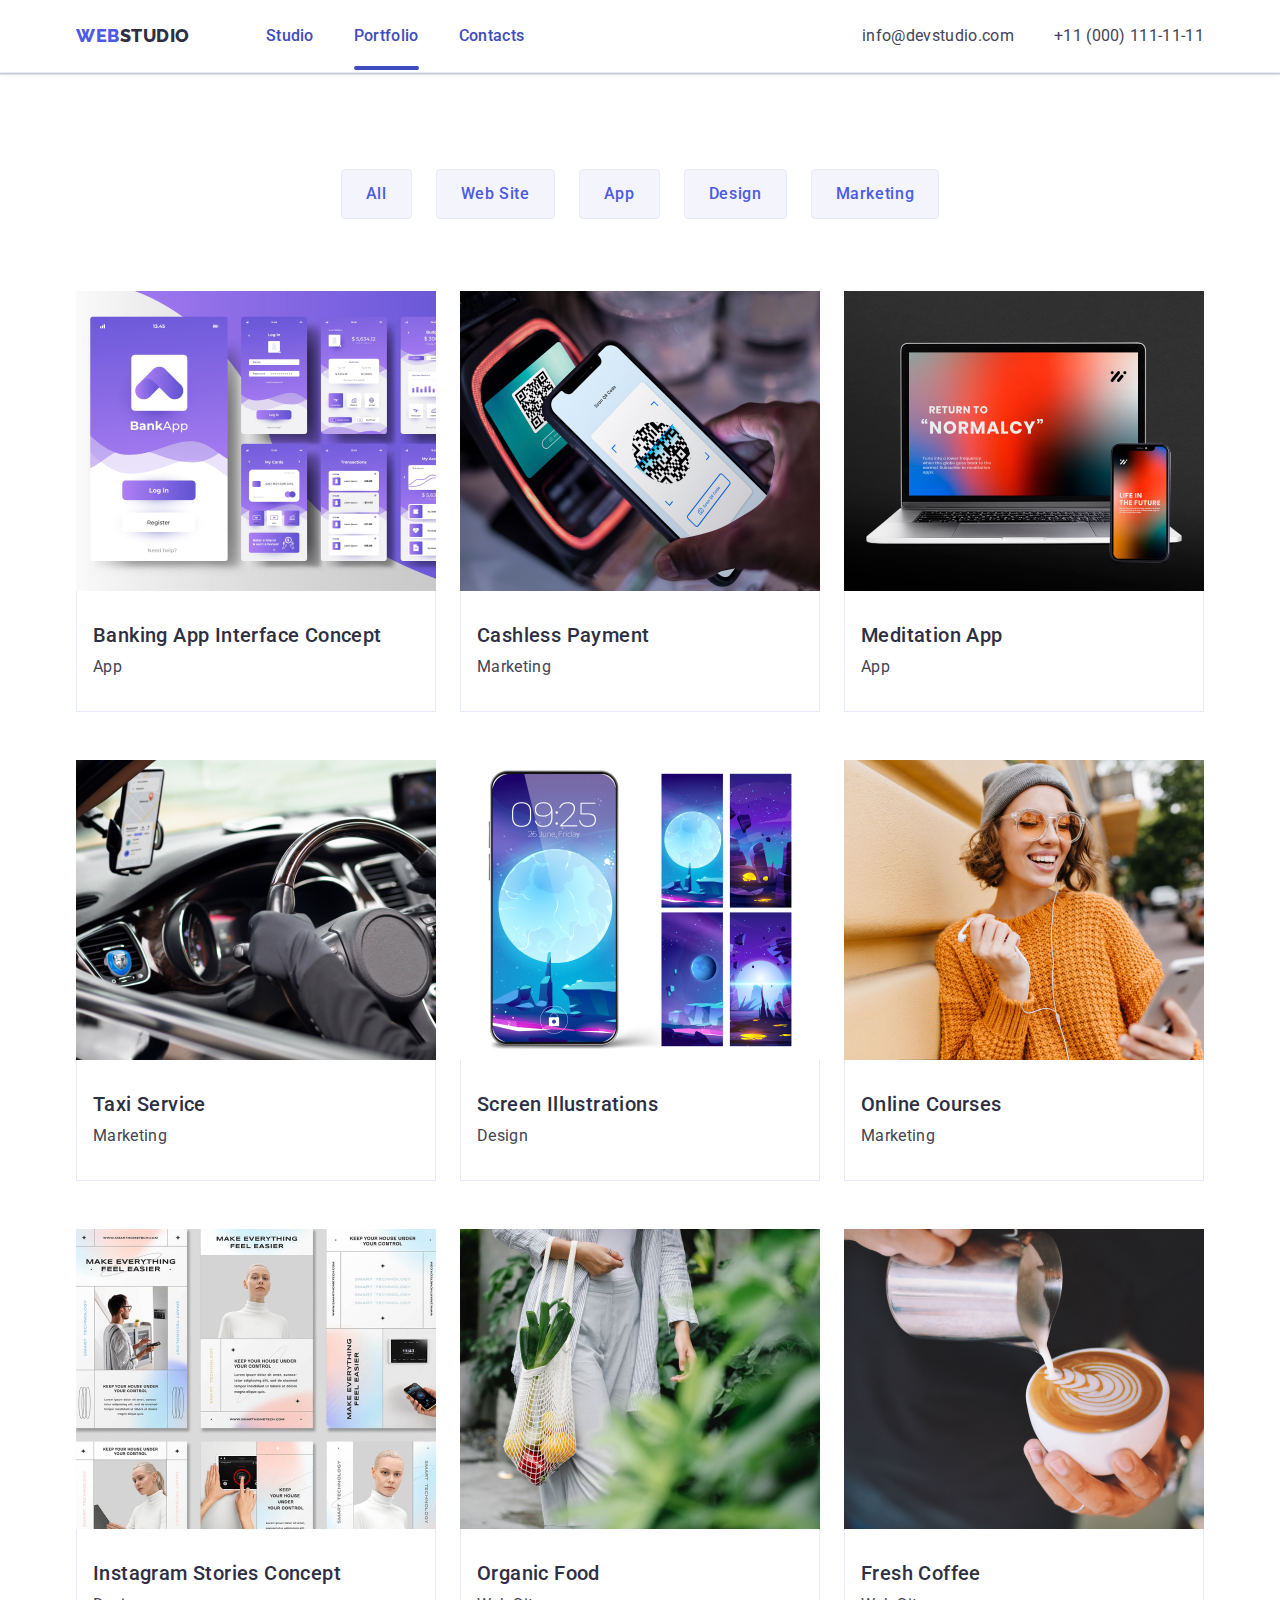
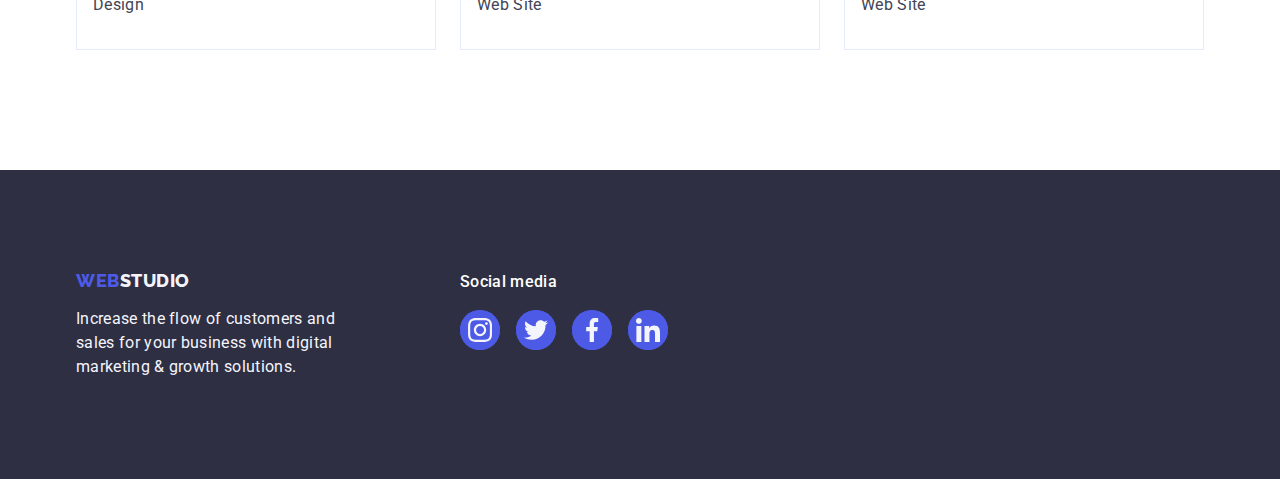
==== portfolio.html @ 34f28fbf "Initial commit" ====
<!DOCTYPE html>
<html lang="en">
  <head>
    <meta charset="UTF-8" />
    <meta http-equiv="X-UA-Compatible" content="IE=edge" />
    <meta name="viewport" content="width=device-width, initial-scale=1.0" />
    <title>Portfolio</title>
    <link rel="preconnect" href="https://fonts.googleapis.com" />
    <link rel="preconnect" href="https://fonts.gstatic.com" crossorigin />
    <link
      href="https://fonts.googleapis.com/css2?family=Raleway:wght@800&family=Roboto:wght@400;500;700&display=swap"
      rel="stylesheet"
    />
    <link
      rel="stylesheet"
      href="https://cdnjs.cloudflare.com/ajax/libs/modern-normalize/1.1.0/modern-normalize.min.css"
    />
    <link rel="stylesheet" href="./css/styles.css" />
  </head>
  <body>
    <!-- ==================== Шапка сайта ==================== -->
    <header class="page-header">
      <div class="header-container container">
        <nav class="page-navigation">
          <a class="logo-header link" href="./index.html">Web<span class="web">Studio</span></a>
          <ul class="menu list">
            <li class="link-navigation">
              <a class="menu-link link" href="./index.html">Studio</a>
            </li>
            <li class="link-navigation">
              <a class="menu-link link line" href="./portfolio.html">Portfolio</a>
            </li>
            <li class="link-navigation">
              <a class="menu-link link" href="">Contacts</a>
            </li>
          </ul>
        </nav>
        <address class="address">
          <ul class="address-all list">
            <li>
              <a class="contact link tell" href="mailto:info@devstudio.com">info@devstudio.com</a>
            </li>
            <li>
              <a class="contact link tell" href="tel:+110001111111">+11 (000) 111-11-11</a>
            </li>
          </ul>
        </address>
      </div>
    </header>

    <main>
      <section class="main">
        <!-- ==================== Главное окно ==================== -->
        <!-- Фильтр -->
        <div class="container">
          <h1 hidden class="advantages-invisible">Портфолио</h1>
          <ul class="list btn-nav">
            <li><button class="filter-btn" type="button">All</button></li>
            <li><button class="filter-btn" type="button">Web Site</button></li>
            <li><button class="filter-btn" type="button">App</button></li>
            <li><button class="filter-btn" type="button">Design</button></li>
            <li><button class="filter-btn" type="button">Marketing</button></li>
          </ul>
          <!-- Портфолио -->

          <ul class="list card-menu">
            <li class="border">
              <a class="link card-link" href="#">
                <div class="overlay-wrapper">
                  <img src="./images/banking-app.jpg" alt="Interface" width="360" />
                  <p class="overlay overlay-text">
                    14 Stylish and User-Friendly App Design Concepts · Task Manager App · Calorie
                    Tracker App · Exotic Fruit Ecommerce App · Cloud Storage App
                  </p>
                </div>

                <div class="description">
                  <h2 class="team-name-portfolio">Banking App Interface Concept</h2>
                  <p class="team-prof-portfolio">App</p>
                </div></a
              >
            </li>

            <li class="border">
              <a class="link card-link" href="">
                <div class="overlay-wrapper">
                  <img src="./images/cashless-payment.jpg" alt="payment" width="360" />
                  <p class="overlay overlay-text">
                    14 Stylish and User-Friendly App Design Concepts · Task Manager App · Calorie
                    Tracker App · Exotic Fruit Ecommerce App · Cloud Storage App
                  </p>
                </div>

                <div class="description">
                  <h2 class="team-name-portfolio">Cashless Payment</h2>
                  <p class="team-prof-portfolio">Marketing</p>
                </div></a
              >
            </li>

            <li class="border">
              <a class="link card-link" href="">
                <div class="overlay-wrapper">
                  <img src="./images/meditation-app.jpg" alt="meditation" width="360" />
                  <p class="overlay overlay-text">
                    14 Stylish and User-Friendly App Design Concepts · Task Manager App · Calorie
                    Tracker App · Exotic Fruit Ecommerce App · Cloud Storage App
                  </p>
                </div>

                <div class="description">
                  <h2 class="team-name-portfolio">Meditation App</h2>
                  <p class="team-prof-portfolio">App</p>
                </div></a
              >
            </li>

            <li class="border">
              <a class="link card-link" href="">
                <div class="overlay-wrapper">
                  <img src="./images/taxi-service.jpg" alt="taxi" width="360" />
                  <p class="overlay overlay-text">
                    14 Stylish and User-Friendly App Design Concepts · Task Manager App · Calorie
                    Tracker App · Exotic Fruit Ecommerce App · Cloud Storage App
                  </p>
                </div>

                <div class="description">
                  <h2 class="team-name-portfolio">Taxi Service</h2>
                  <p class="team-prof-portfolio">Marketing</p>
                </div></a
              >
            </li>

            <li class="border">
              <a class="link card-link" href="">
                <div class="overlay-wrapper">
                  <img src="./images/screen-illustrations.jpg" alt="screen" width="360" />
                  <p class="overlay overlay-text">
                    14 Stylish and User-Friendly App Design Concepts · Task Manager App · Calorie
                    Tracker App · Exotic Fruit Ecommerce App · Cloud Storage App
                  </p>
                </div>

                <div class="description">
                  <h2 class="team-name-portfolio">Screen Illustrations</h2>
                  <p class="team-prof-portfolio">Design</p>
                </div></a
              >
            </li>

            <li class="border">
              <a class="link card-link" href="">
                <div class="overlay-wrapper">
                  <img src="./images/online-courses.jpg" alt="online" width="360" />
                  <p class="overlay overlay-text">
                    14 Stylish and User-Friendly App Design Concepts · Task Manager App · Calorie
                    Tracker App · Exotic Fruit Ecommerce App · Cloud Storage App
                  </p>
                </div>

                <div class="description">
                  <h2 class="team-name-portfolio">Online Courses</h2>
                  <p class="team-prof-portfolio">Marketing</p>
                </div></a
              >
            </li>

            <li class="border">
              <a class="link card-link" href="">
                <div class="overlay-wrapper">
                  <img src="./images/instagram-stories.jpg" alt="stories" width="360" />
                  <p class="overlay overlay-text">
                    14 Stylish and User-Friendly App Design Concepts · Task Manager App · Calorie
                    Tracker App · Exotic Fruit Ecommerce App · Cloud Storage App
                  </p>
                </div>
                <div class="description">
                  <h2 class="team-name-portfolio">Instagram Stories Concept</h2>
                  <p class="team-prof-portfolio">Design</p>
                </div></a
              >
            </li>

            <li class="border">
              <a class="link card-link" href="">
                <div class="overlay-wrapper">
                  <img src="./images/organic-food.jpg" alt="food" width="360" />
                  <p class="overlay overlay-text">
                    14 Stylish and User-Friendly App Design Concepts · Task Manager App · Calorie
                    Tracker App · Exotic Fruit Ecommerce App · Cloud Storage App
                  </p>
                </div>

                <div class="description">
                  <h2 class="team-name-portfolio">Organic Food</h2>
                  <p class="team-prof-portfolio">Web Site</p>
                </div></a
              >
            </li>

            <li class="border">
              <a class="link card-link" href="">
                <div class="overlay-wrapper">
                  <img src="./images/fresh-coffee.jpg" alt="coffee" width="360" />
                  <p class="overlay overlay-text">
                    14 Stylish and User-Friendly App Design Concepts · Task Manager App · Calorie
                    Tracker App · Exotic Fruit Ecommerce App · Cloud Storage App
                  </p>
                </div>

                <div class="description">
                  <h2 class="team-name-portfolio">Fresh Coffee</h2>
                  <p class="team-prof-portfolio">Web Site</p>
                </div></a
              >
            </li>
          </ul>
        </div>
      </section>
    </main>
    <!-- ==================== Подвал ==================== -->
    <footer class="footer">
      <div class="container footer-main">
        <div class="footer-box">
          <a class="footer-logo link" href="./index.html"
            >Web<span class="studio-footer">Studio</span></a
          >
          <p class="footer-text">
            Increase the flow of customers and sales for your business with digital marketing &
            growth solutions.
          </p>
        </div>

        <!-- ========================================== -->
        <div class="footer-icon-cont">
          <p class="footer-title-social">Social media</p>

          <ul class="footer-list list">
            <li class="footer-item">
              <a href="" class="footer-link">
                <svg class="footer-icon" aria-label="customers" width="24" height="24">
                  <use href="./images/icons.svg#icon-instagram"></use>
                </svg>
              </a>
            </li>
            <li class="footer-item">
              <a href="" class="footer-link">
                <svg class="footer-icon" aria-label="customers" width="24" height="24">
                  <use href="./images/icons.svg#icon-twitter"></use>
                </svg>
              </a>
            </li>
            <li class="footer-item">
              <a href="" class="footer-link">
                <svg class="footer-icon" aria-label="customers" width="24" height="24">
                  <use href="./images/icons.svg#icon-facebook"></use>
                </svg>
              </a>
            </li>
            <li class="footer-item">
              <a href="" class="footer-link">
                <svg class="footer-icon" aria-label="customers" width="24" height="24">
                  <use href="./images/icons.svg#icon-linkedin"></use>
                </svg>
              </a>
            </li>
          </ul>
        </div>
      </div>
    </footer>
  </body>
</html>
---- css/styles.css ----
:root {
 --title-color: #2E2F42; /*Цвет заголовков,*/
 --link-color: #404BBF;  /*Цвет ссылок */
 --button-color: #4D5AE5; /*Активная кнопка*/
 --footer-text-color: #F4F4FD; /* Цвет текста футера*/
 --hero-color: #FFFFFF;
 --main-color-text:#434455;
}

.list {
    list-style: none;     /*точки*/
}

.link {
    text-decoration: none;     /*подчёркивание*/
}

body{
    font-family: 'Roboto', sans-serif;
    color: var(--main-color-text);
    background-color: var(--hero-color);
}
/* ========================= СБРОС СТИЛЕЙ БРАУЗЕРА ========================= */
h1,
h2,
h3,
p{
    margin-top: 0;
    margin-bottom: 0;
}
ul,ol {
    margin-top: 0;
    margin-bottom: 0;
    padding-left: 0;
}

img {
    display: block;
    max-width: 100%;
    height: auto;
}

.container {
    width: 1158px;
    margin-left: auto;
    margin-right: auto;
    padding-left: 15px;
    padding-right: 15px;
    
}

.section {
    padding-top: 120px;
    padding-bottom: 120px;
    
}

/* ===================================================================== */
/* ========================= ГЛАВНАЯ СТРАНИЦА  ========================= */
/* ===================================================================== */

/* ========================= Шапка сайта ========================= */
.logo, .logo-header {
font-family: 'Raleway', sans-serif;
font-style: normal;
font-weight: 800;
font-size: 18px;
line-height: 1.17;

align-items: center;
letter-spacing: 0.03em;
text-transform: uppercase;
color: var(--button-color);
}

.web {
font-family: 'Raleway', sans-serif;
font-weight: 800;
font-size: 18px;
line-height: 1.17;
align-items: center;
letter-spacing: 0.03em;
text-transform: uppercase;
color: var(--title-color);
}

.hero {
    background-color: var(--title-color);
    padding-top: 188px;
    padding-bottom: 188px;
}

.menu-link {  
font-weight: 500;
font-size: 16px;
line-height: 1.5;
letter-spacing: 0.02em;
color: var(--title-color);
padding: 24px 0;
position: relative;
transition: color 250ms cubic-bezier(0.4, 0, 0.2, 1);
color: #404bbf;
}

.menu-link:hover,
.menu-link:focus {
color: var(--link-color);
}

.page-header {
    display: flex;
    border-bottom: 1px solid #e7e9fc;
    padding: 24px 0px;
    box-shadow:0px 2px 1px rgba(46, 47, 66, 0.08),
        0px 1px 1px rgba(46, 47, 66, 0.16),
        0px 1px 6px rgba(46, 47, 66, 0.08);
}

.header-container {
    display: flex;
    align-items: center;   
}

.page-navigation {
    display: flex;
    align-items: center;
}

.menu {
    display: flex;
    gap: 40px;
}

.logo {
    display: flex;
}

.logo-header {
    display: flex;
    margin-right: 76px;
}

.line::after {
    display: block;
    color: #404bbf;
    content: '';
    position: absolute;
    width: 100%;
    left: 0;
    bottom: -1px;
    height: 4px;
    background-color: #404bbf;
    border-radius: 2px;
    
    transition: color 250ms cubic-bezier(0.4, 0, 0.2, 1);
}




/* ============================================================================= */
.address-all {
    display: flex;
    gap: 40px;
}
.address {
    display: flex;
    margin-left: auto;
    font-style: normal;
    align-items: center;
}

.contact {
font-size: 16px;
line-height: 1.5;
letter-spacing: 0.02em;
color: var(--main-color-text);
}
.contact:hover,
.contact:focus {
 color:var(--link-color);
}

.contact {
    display: flex;
    align-items: center;
    gap: 40px;
}

.tell {
    /* margin-left: 332px; */
    gap: 40px;
    transition: color 250ms cubic-bezier(0.4, 0, 0.2, 1);
}
/* ============================================================================= */
/* ========================= /Шапка сайта ========================= */

/* ========================= Главное окно ========================= */

.hero-btn {
font-family: 'Roboto', sans-serif;
font-weight: 500;
font-size: 16px;
line-height: 1.5;
align-items: center;
letter-spacing: 0.04em;
color: var(--hero-color);
background-color:var(--button-color);
cursor: pointer;
margin-left: auto;
margin-right: auto;
border: none;
display: block; 
min-width: 169px;
height: 56px;
border-radius: 4px;
padding-left: 32px;
padding-right: 32px;
padding-top: 16px;
padding-bottom: 16px;
min-width: 169px;
height: 56px;
transition: background-color 250ms cubic-bezier(0.4, 0, 0.2, 1);
}

.hero-btn:hover,
.hero-btn:focus {
background-color: var(--link-color);
}
.hero-title {  
font-weight: 700;
font-size: 56px;
line-height: 1.07;
text-align: center;
letter-spacing: 0.02em;
color: var(--hero-color);
}

.hero-title  {
    max-width: 496px;
    margin-left: auto;
    margin-right: auto;
    margin-bottom: 48px;
    
}

.hero {
    background-image: linear-gradient(rgba(46, 47, 66, 0.7),rgba(46, 47, 66, 0.7)),
            url('../images/bg.jpg');
        background-size: cover;
        max-width: 1440px;
            background-repeat: no-repeat;
            background-position: center;
            margin: 0 auto;
}


/* ========================= / Главное окно ========================= */

/* =========================  Преимущества ========================= */
.advantages-title {    
font-weight: 500;
font-size: 20px;
line-height: 1.2;
letter-spacing: 0.02em;
color: var(--title-color); /*#2E2F42*/
margin-bottom: 8px;
}

.advantages-text {
font-size: 16px;
line-height: 1.5;
letter-spacing: 0.02em;
color: var(--main-color-text);
}

.advantages-list {
display: flex;
gap: 24px;  
}
    
.advantages {
padding-top: 120px;
padding-bottom: 120px;
}

.first-element {
    flex-basis: calc((100% - 72px) / 4);
}

.advantages-icon {
    display: flex;
    justify-content: center;
    align-items: center;
    
    
}

.advantages-icon-img {
    display: flex;
    width: 264px;
    height: 112px;
    align-items: center;
    justify-content: center;
    background-color: #F4F4FD;
    border-radius: 4px;
    margin-bottom: 8px;
}

/* ========================= / Преимущества ========================= */

/* ========================= Примеры работ ========================= */
.examples-title {                
font-weight: 700;
font-size: 36px;
line-height: 1.11;   
text-align: center;
letter-spacing: 0.02em;
text-transform: capitalize;          
color: var(--title-color);

margin-bottom: 72px;
padding-top: 0;
}
.examples-img {
    display: flex;
    gap: 24px;
}
.examples-height {
    padding-top: 0;
}
.examples {
    padding-bottom: 120px;
}
.examples-link {
    flex-basis: calc((100% - 48px) / 3)
}

/* ========================= / Примеры работ ========================= */

/* ========================= Команда ========================= */
.info {
    /* padding: 32px 16px; */
    padding: 32px 0;
}

.team {
background-color: var(--footer-text-color);  
padding: 120px 0;
}
.team-title {    
font-weight: 700;
font-size: 36px;
line-height: 1.11;    
text-align: center;
letter-spacing: 0.02em;
text-transform: capitalize;
color: var(--title-color);

margin-bottom: 72px;

}
.card {
    background-color: var(--hero-color);
    border-radius: 0px 0px 4px 4px;
    box-shadow: 0px 1px 6px rgba(46, 47, 66, 0.08), 0px 1px 1px rgba(46, 47, 66, 0.16), 0px 2px 1px rgba(46, 47, 66, 0.08);
}

.team-name {
font-weight: 500;
font-size: 20px;
line-height: 1.2;
text-align: center;
letter-spacing: 0.02em;
color: var(--title-color);
text-align: center;
margin-bottom: 8px;
}

.team-name-portfolio {
font-weight: 500;
font-size: 20px;
line-height: 1.2;
letter-spacing: 0.02em;
color: var(--title-color);
margin-bottom: 8px;
}

.team-prof {
font-size: 16px;
line-height: 1.5;
text-align: center;
letter-spacing: 0.02em;
color: var(--main-color-text);
margin-bottom: 8px;
}

.team-prof-portfolio {
font-size: 16px;
    line-height: 1.5;
    
    letter-spacing: 0.02em;
    color: var(--main-color-text);
}

.card-team {
    gap: 24px;
    
}
.icon-list {
    display: flex;
    gap: 24px;
    justify-content: center;
    
}
.icon-list-item {
    /* flex-basis: calc((100% - 60px) / 3); */
    background-color: #4D5AE5;
    
}

.list-icon {
fill: #f4f4fd;
}

.icon-list-item {
display: flex;
justify-content: center;
align-items: center;
width: 40px;
height: 40px;
border-radius: 50%;
}
.icon-list-link {
display: flex;
justify-content: center;
align-items: center;
width: 100%;
height: 100%;
background-color:#4d5ae5;
border-radius: 50%;
transition: background-color 250ms cubic-bezier(0.4, 0, 0.2, 1);
}

.icon-list-link:hover,
.icon-list-link:focus {
    background-color: #404bbf;
}


/* ========================= / Команда ========================= */

/* ========================= customers ========================= */

.customers {
padding-top: 120px;
padding-bottom: 120px;
}


.customers-title {
    font-weight: 700;
    font-size: 36px;
    line-height: 1.1;
    text-align: center;
    letter-spacing: 0.02em;
    text-transform: capitalize;
    /* margin-top: 120px; */
    margin-bottom: 72px;
    color: var(--title-color);
}

.customers-list {
    display: flex;
    /* justify-content: center;
    align-items: center; */
    gap: 24px;
    
    
}
.customers-item {
    display: flex;
    /* border: 1px solid #8E8F99; */
        width: 168px;
        height: 88px;
        
        justify-content: center;
        align-items: center;
        
}
.icon {
    display: flex;
    width: 100%;
    height: 100%;
    border: 1px solid #8e8f99;
    border-radius: 4px;
    align-items: center;
    justify-content: center;
    color: #8E8F99;
    transition: border-color 250ms cubic-bezier(0.4, 0, 0.2, 1),
        color 250ms cubic-bezier(0.4, 0, 0.2, 1);
}

.icon:hover,
.icon:focus {
    border-color: #404bbf;
    color: #404bbf;
    
}


.customers-icon {
fill: currentColor;
}




/* ========================= Подвал ========================= */
.footer {  
    
    background-color: var(--title-color);
    padding: 100px 0;   
   
}

.footer-main {
    display: flex;
    align-items: baseline;
}

.footer-logo {    
    margin-bottom: 16px;
    display: inline-block;
    font-family: 'Raleway', sans-serif;
    font-style: normal;
    font-weight: 800;
    font-size: 18px;
    line-height: 1.17;
    align-items: center;
    letter-spacing: 0.03em;
    text-transform: uppercase;
    color: var(--button-color);
}

.footer-text {
    font-size: 16px;
    line-height: 1.5;
    letter-spacing: 0.02em;
    color: var(--footer-text-color);
    max-width: 264px;

}

.studio-footer {
font-family: 'Raleway',sans-serif;
font-weight: 800;
font-size: 18px;
line-height: 1.17;
display: flex;
align-items: center;
letter-spacing: 0.03em;
text-transform: uppercase;
color: var(--footer-text-color);
display: inline-block;
}

.footer-list {
    display: flex;
    justify-content: center;
    align-items: center;
    gap: 16px;
    
}
.footer-item {
    display: flex;
    justify-content: center;
    align-items: center;
    width: 40px;
    height: 40px;
    border-radius: 50%;
    background-color: #4D5AE5;
    
}

.footer-icon-cont {
    justify-content: center;
    align-items: baseline;
}
.footer-box {
    align-items: baseline;
    margin-right: 120px
}
    
.footer-title-social {
    display: block;
    box-sizing: border-box;
    font-family: 'Roboto';
    font-style: normal;
    font-weight: 500;
    font-size: 16px;
    line-height: 1.5;
    letter-spacing: 0.02em;
    color: #FFFFFF;
    margin-bottom: 16px;
    
}

.footer-link {
    display: flex;
    width: 100%;
    height: 100%;
    background-color: #4d5ae5;
    border-radius: 50%;
    align-items: center;
    justify-content: center;
    transition: background-color 250ms cubic-bezier(0.4, 0, 0.2, 1);
    
}

.footer-link:hover,
.footer-link:focus {
    background-color: #31d0aa;
}

.footer-icon {
    fill: #f4f4fd;
}

/* ========================= / Подвал ========================= */

/* ===================================================================== */
/* ========================= / ГЛАВНАЯ СТРАНИЦА  ========================= */
/* ===================================================================== */


/* ===================================================================== */
/* ========================= ПОРТФОЛИО СТРАНИЦА  ========================= */
/* ===================================================================== */

.btn-nav {
    justify-content: center;
    display: flex;
    gap: 24px;
    margin-bottom: 72px;
    
}


.filter-btn { 
font-family: 'Roboto', sans-serif;
font-weight: 500;
font-size: 16px;
line-height: 1.5;
display: flex;
align-items: center;
text-align: center;
letter-spacing: 0.04em;          
color: var(--button-color);
background-color:var(--footer-text-color);
cursor: pointer;
border: 0px;
border-radius: 4px;
padding-left: 24px;
padding-right: 24px;
padding-top: 12px;
padding-bottom: 12px;
border: 1px solid #e7e9fc;
transition: color 250ms cubic-bezier(0.4, 0, 0.2, 1),
    background-color 250ms cubic-bezier(0.4, 0, 0.2, 1),
    border-color 250ms cubic-bezier(0.4, 0, 0.2, 1),
    box-shadow 250ms cubic-bezier(0.4, 0, 0.2, 1);;
}

.filter-btn:hover,
.filter-btn:focus {
    color: var(--hero-color);
    background-color: var(--link-color);
    border: 1px solid transparent;
    border: 1px solid transparent;
    box-shadow: 0px 3px 1px rgba(0, 0, 0, 0.1), 0px 2px 1px rgba(0, 0, 0, 0.08), 0px 2px 2px rgba(0, 0, 0, 0.12);
}

.start {
    /* justify-content: start; */
    text-align: start;
}

.card-menu {
display: flex;
flex-wrap: wrap;
column-gap: 24px;
row-gap: 48px;

}

.border {
width: calc((100% - 48px) / 3);
row-gap: 48px;
transition: box-shadow 2000ms cubic-bezier(0.4, 0, 0.2, 1);

}

.main {
    padding-top: 96px;
    padding-bottom: 120px;
}
.description {
    padding: 32px 16px;
    border: 1px solid #e7e9fc;
    border-top: none;
}

.card-link {
    display: block;
    transition: box-shadow 250ms cubic-bezier(0.4, 0, 0.2, 1);
}

.card-link:hover,
.card-link:focus {
    box-shadow:0px 1px 6px rgba(46, 47, 66, 0.08),
        0px 1px 1px rgba(46, 47, 66, 0.16),
        0px 2px 1px rgba(46, 47, 66, 0.08);
}

.overlay-wrapper {
    position: relative;
    overflow: hidden;
}

.overlay {
    position: absolute;
    top: 0;
    left: 0;
    height: 100%;
    width: 100%;
    padding: 15px;
    background-color: #4D5AE5;
    color: #FFFFFF;
    transform: translateY(100%);
    transition: transform 250ms cubic-bezier(0.4, 0, 0.2, 1);
}

.overlay-text {
    font-style: normal;
    font-weight: 400;
    font-size: 16px;
    line-height: 1.5;   
    letter-spacing: 0.02em;        
    color: #F4F4FD;
    padding: 40px 32px;
}

/* .card-link :hover .overlay,
.card-link :focus .overlay {
  transform: translateY(0%);  
} */

.border :hover .overlay,
.border :focus .overlay {
    transform: translateY(0%);
}

.backdrop {
    position: fixed;
    top: 0;
    left: 0;
    width: 100%;
    height: 100%;
    background-color: rgba(46, 47, 66, 0.4);
    opacity: 1;
    visibility: visible;
    pointer-events: auto;
    transition: opacity 250ms cubic-bezier(0.4, 0, 0.2, 1), visibility 250ms cubic-bezier(0.4, 0, 0.2, 1);
}

.modal {
    position: absolute;
    top: 50%;
    left: 50%;
    transform: translate(-50%, -50%);
    width: 408px;
    /* height: 584px; */
    min-height: 576px;
    background-color: #FCFCFC;
    box-shadow:0px 1px 1px rgba(0, 0, 0, 0.14),
        0px 1px 3px rgba(0, 0, 0, 0.12),
        0px 2px 1px rgba(0, 0, 0, 0.2);
    border-radius: 4px;
    transition: transform 250ms cubic-bezier(0.4, 0, 0.2, 1);
}
.modal-close-btn {
    position: absolute;
    top: 24px;
    right: 24px;
    padding: 0;
    display: flex;
    align-items: center;
    justify-content: center;
    width: 24px;
    height: 24px;
    background-color: #E7E9FC;
    border: 1px solid rgba(0, 0, 0, 0.1);
    border-radius: 50%;
    padding-left: 0;
    padding-right: 0;
    cursor: pointer;
    transition: background-color 250ms cubic-bezier(0.4, 0, 0.2, 1), border 250ms cubic-bezier(0.4, 0, 0.2, 1);
}

.modal-close-btn:hover,
.modal-close-btn:focus {
    background-color: #404BBF;
    fill: #FFFFFF;
    border: none;
}

.is-hidden {
    opacity: 0;
    visibility: hidden;
    pointer-events: none;

}
.modal-close-icon {
    transition: fill 250ms cubic-bezier(0.4, 0, 0.2, 1);
}
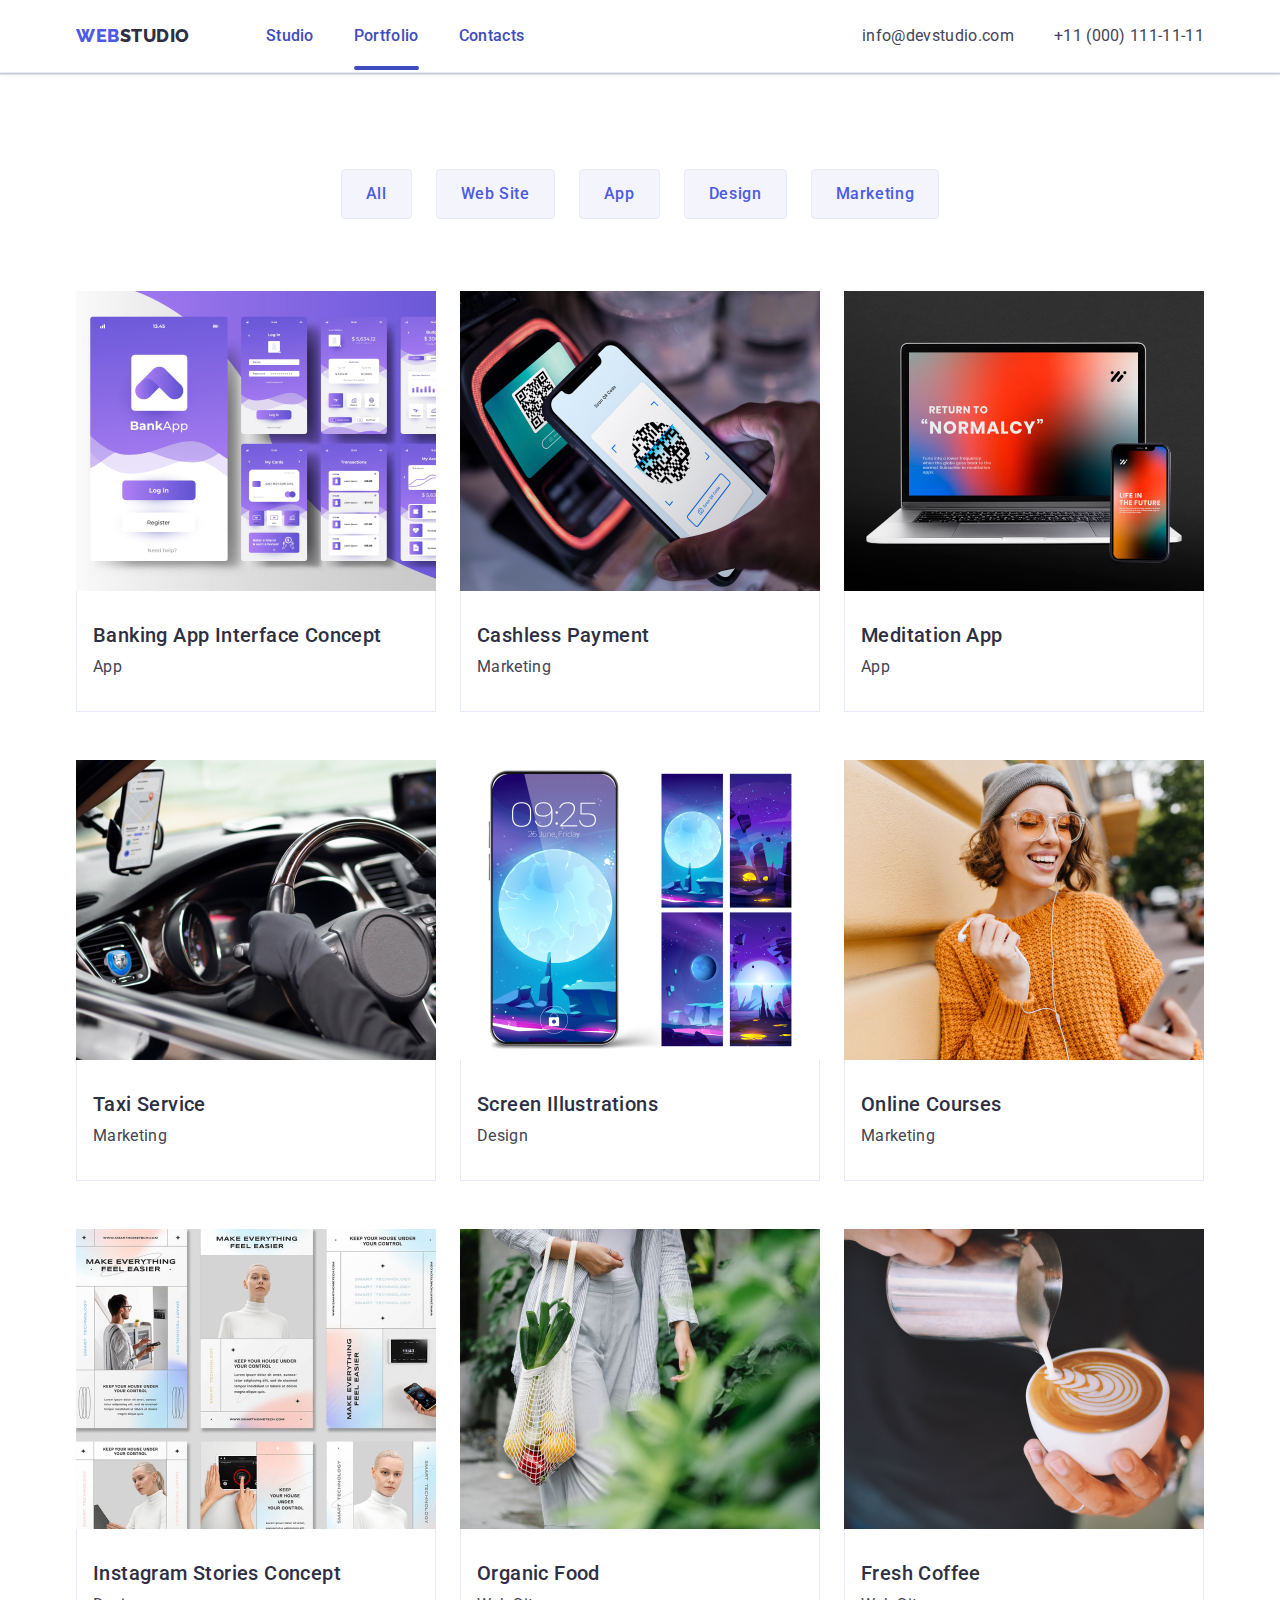
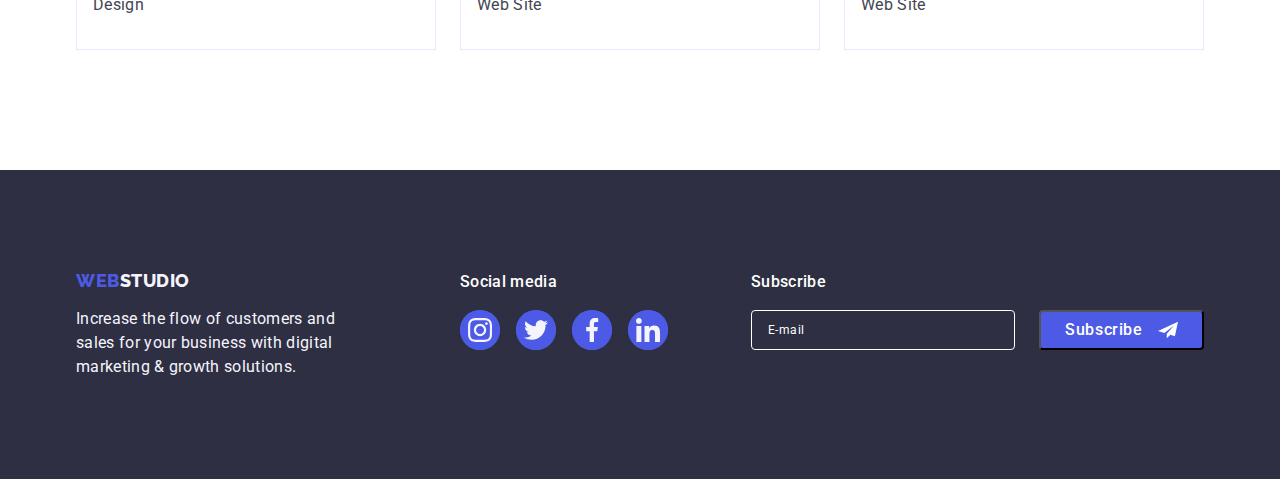
==== commit 06467a70: "correct 1" ====
--- a/portfolio.html
+++ b/portfolio.html
@@ -267,6 +267,26 @@
             </li>
           </ul>
         </div>
+        <div class="form-footer-box">
+          <form class="form-footer">
+            <p class="form-footer-title">Subscribe</p>
+            <label class="form-footer-enter">
+              <input
+                type="text"
+                name="user_mail"
+                class="form-footer-input"
+                placeholder="E-mail"
+                pattern="([A-z0-9_.-]{1,})@([A-z0-9_.-]{1,}).([A-z]{2,8})"
+              />
+              <span class="footer-icon-input">
+                <svg class="form-footer-icon">
+                  <use href="./images/icons.svg#icon-telegram"></use>
+                </svg>
+                <button type="submit" class="form-footer-btn">Subscribe</button>
+              </span>
+            </label>
+          </form>
+        </div>
       </div>
     </footer>
   </body>
--- a/css/styles.css
+++ b/css/styles.css
@@ -781,7 +781,7 @@
     left: 50%;
     transform: translate(-50%, -50%);
     width: 408px;
-    /* height: 584px; */
+    
     min-height: 576px;
     background-color: #FCFCFC;
     box-shadow:0px 1px 1px rgba(0, 0, 0, 0.14),
@@ -789,6 +789,8 @@
         0px 2px 1px rgba(0, 0, 0, 0.2);
     border-radius: 4px;
     transition: transform 250ms cubic-bezier(0.4, 0, 0.2, 1);
+    padding: 72px 24px 24px 24px
+    /* padding: 24px; */
 }
 .modal-close-btn {
     position: absolute;
@@ -825,3 +827,297 @@
 .modal-close-icon {
     transition: fill 250ms cubic-bezier(0.4, 0, 0.2, 1);
 }
+
+.subscribe-box {
+    display: flex;
+    align-items: center;
+    justify-content: baseline;
+}
+
+.enter-mail {
+    display: flex;
+    align-items: center;
+    justify-content: flex-end;
+    width: 264px;
+    height: 40px;
+}
+
+.subscribe-btn {
+    display: flex;
+    align-items: center;
+    justify-content: center;
+}
+.modal-title {
+    font-family: 'Roboto';
+    font-style: normal;
+    font-weight: 500;
+    font-size: 16px;
+    line-height: 1.5;   
+    text-align: center;
+    letter-spacing: 0.02em;   
+    color: #2E2F42;
+    margin-bottom: 16px;
+}
+
+.modal-form {
+    display: flex;
+    flex-direction: column;
+}
+
+.modal-form-input {
+    width: 100%;
+    height: 40px;
+    border: 1px solid rgba(46, 47, 66, 0.4);
+    border-radius: 4px;
+    padding-left: 38px;
+    transition: border-color 250ms cubic-bezier(0.4, 0, 0.2, 1);
+    /* margin-bottom: 8px; */
+}
+.modal-input-text {
+    display: block;
+    font-family: 'Roboto';
+    font-style: normal;
+    font-weight: 400;
+    font-size: 12px;
+    line-height: 1.17;  
+    letter-spacing: 0.04em;
+    color: #8E8F99;
+    margin-bottom: 4px;
+}
+.modal-form-enter {
+    margin-bottom: 8px;
+}
+
+.modal-form-input:focus {
+    outline: none;
+    border-color: #4D5AE5;
+}
+
+.modal-icon-input {
+    display: block;
+    width: 18px;
+    height: 24px;
+    position: absolute;
+    top: 50%;
+    left: 16px;
+    transform: translateY(-50%);
+    fill: #2E2F42;
+    transition: fill 250ms cubic-bezier(0.4, 0, 0.2, 1);
+}
+.icon-input {
+    display: block;
+    position: relative;
+    
+}
+
+.modal-form-input:focus + .modal-icon-input {
+    fill: #4D5AE5;
+}
+
+
+.modal-input-area {
+    font-family: 'Roboto';
+    font-style: normal;
+    font-weight: 400;
+    font-size: 12px;
+    line-height: 1.17;  
+    letter-spacing: 0.04em;
+
+    width: 100%;
+    height: 120px;
+    resize: none;
+    padding: 16px;
+    border: 1px solid rgba(46, 47, 66, 0.4);
+    border-radius: 4px;
+    transition: border-color 250ms cubic-bezier(0.4, 0, 0.2, 1);
+    
+    
+}
+
+.modal-input-area::placeholder {
+    font-family: 'Roboto';
+        font-style: normal;
+        font-weight: 400;
+        font-size: 12px;
+        line-height: 1.17;
+        letter-spacing: 0.04em;
+        color: rgba(46, 47, 66, 0.4);
+}
+
+.modal-input-area:focus {
+    outline: none;
+    border-color: #4D5AE5;
+}
+.form-checkbox {
+    border: 1px solid rgba(46, 47, 66, 0.4);
+    fill: #F4F4FD;
+    border-radius: 2px;
+    padding: 4px 3px;
+    cursor: pointer;
+    transition: background-color 250ms cubic-bezier(0.4, 0, 0.2, 1), fill 250ms cubic-bezier(0.4, 0, 0.2, 1);
+    margin-right: 8px;
+}
+
+.vector-checkbox{
+    opacity: 0;
+}
+
+.modal-form-check:checked + .form-checkbox > .vector-checkbox {
+    
+    opacity: 1;
+}
+
+.modal-form-check:checked + .form-checkbox {
+    background-color :#404BBF;
+    border-color: #404BBF;;
+    fill: #F4F4FD;
+}
+
+.modal-form-check:focus +.form-checkbox {
+    outline: 1px solid #4D5AE5;;
+}
+
+.modal-form-check {
+    appearance: none;
+    position: absolute;
+}
+.modal-form-check-policy {
+    display: flex;
+    align-items: center;
+    font-family: 'Roboto';
+    font-style: normal;
+    font-weight: 400;
+    font-size: 12px;
+    line-height: 1.7;
+    letter-spacing: 0.04em;    
+    color: #8E8F99;
+    
+
+}
+
+.modal-form-btn {
+    font-family: 'Roboto', sans-serif;
+    font-weight: 500;
+    font-size: 16px;
+    line-height: 1.5;
+    align-items: center;
+    letter-spacing: 0.04em;
+    color: var(--hero-color);
+    background-color: var(--button-color);
+    cursor: pointer;
+    margin-left: auto;
+    margin-right: auto;
+    margin-top: 24px;
+    border: none;
+    display: block;
+    min-width: 169px;
+    height: 56px;
+    border-radius: 4px;
+    padding-left: 32px;
+    padding-right: 32px;
+    padding-top: 16px;
+    padding-bottom: 16px;
+    min-width: 169px;
+    height: 56px;
+    transition: background-color 250ms cubic-bezier(0.4, 0, 0.2, 1);
+}
+
+.modal-form-btn:hover,
+.modal-form-btn:focus {
+    background-color: var(--link-color);
+}
+
+.form-footer-box {
+margin-left: auto;
+}
+
+.form-footer-enter {
+    display: flex;
+    
+}
+
+.form-footer-input {
+    width: 264px;
+    height: 40px;
+    border: 1px solid #FFFFFF;
+    padding-left: 16px;
+    /* filter: drop-shadow(0px 4px 4px rgba(0, 0, 0, 0.15)); */
+    border-radius: 4px;
+    margin-right: 24px;
+    background: #2E2F42;
+
+        font-family: 'Roboto';
+        font-style: normal;
+        font-weight: 400;
+        font-size: 12px;
+        line-height: 24px;
+        letter-spacing: 0.04em;
+        color: #FFFFFF;
+}
+
+.form-footer-title {
+    font-family: 'Roboto';
+        font-style: normal;
+        font-weight: 500;
+        font-size: 16px;
+        line-height: 1.5;
+        letter-spacing: 0.02em;
+        color: #FFFFFF;
+        margin-bottom: 16px;
+}
+
+.form-footer-btn {
+    width:165px;
+    height: 40px;
+    display: flex;
+    flex-direction: row-reverse;
+    justify-content: flex-end;
+    align-items: center;
+    padding: 8px 24px;
+    gap: 16px;
+    background: #4D5AE5;
+    border-radius: 4px;
+
+    font-family: 'Roboto';
+    font-style: normal;
+    font-weight: 500;
+    font-size: 16px;
+    line-height: 1.5;       
+    text-align: center;
+    letter-spacing: 0.04em;    
+    color: #FFFFFF;
+    transition: background-color 250ms cubic-bezier(0.4, 0, 0.2, 1);
+}
+
+.form-footer-btn:hover,
+.form-footer-btn:focus {
+    background-color: var(--link-color);
+}
+
+.footer-icon-input {
+    display: block;
+    position: relative;
+
+}
+
+.form-footer-icon {
+    display: block;
+        width: 24px;
+        height: 20px;
+        position: absolute;
+        top: 50%;
+        left: 117px;
+        transform: translateY(-50%);
+        fill: #FFFFFF;;
+}
+
+.form-footer-input::placeholder {
+    color: #FFFFFF;
+    font-family: 'Roboto';
+        font-style: normal;
+        font-weight: 400;
+        font-size: 12px;
+        line-height: 2;
+        align-items: center;
+        letter-spacing: 0.04em;
+}
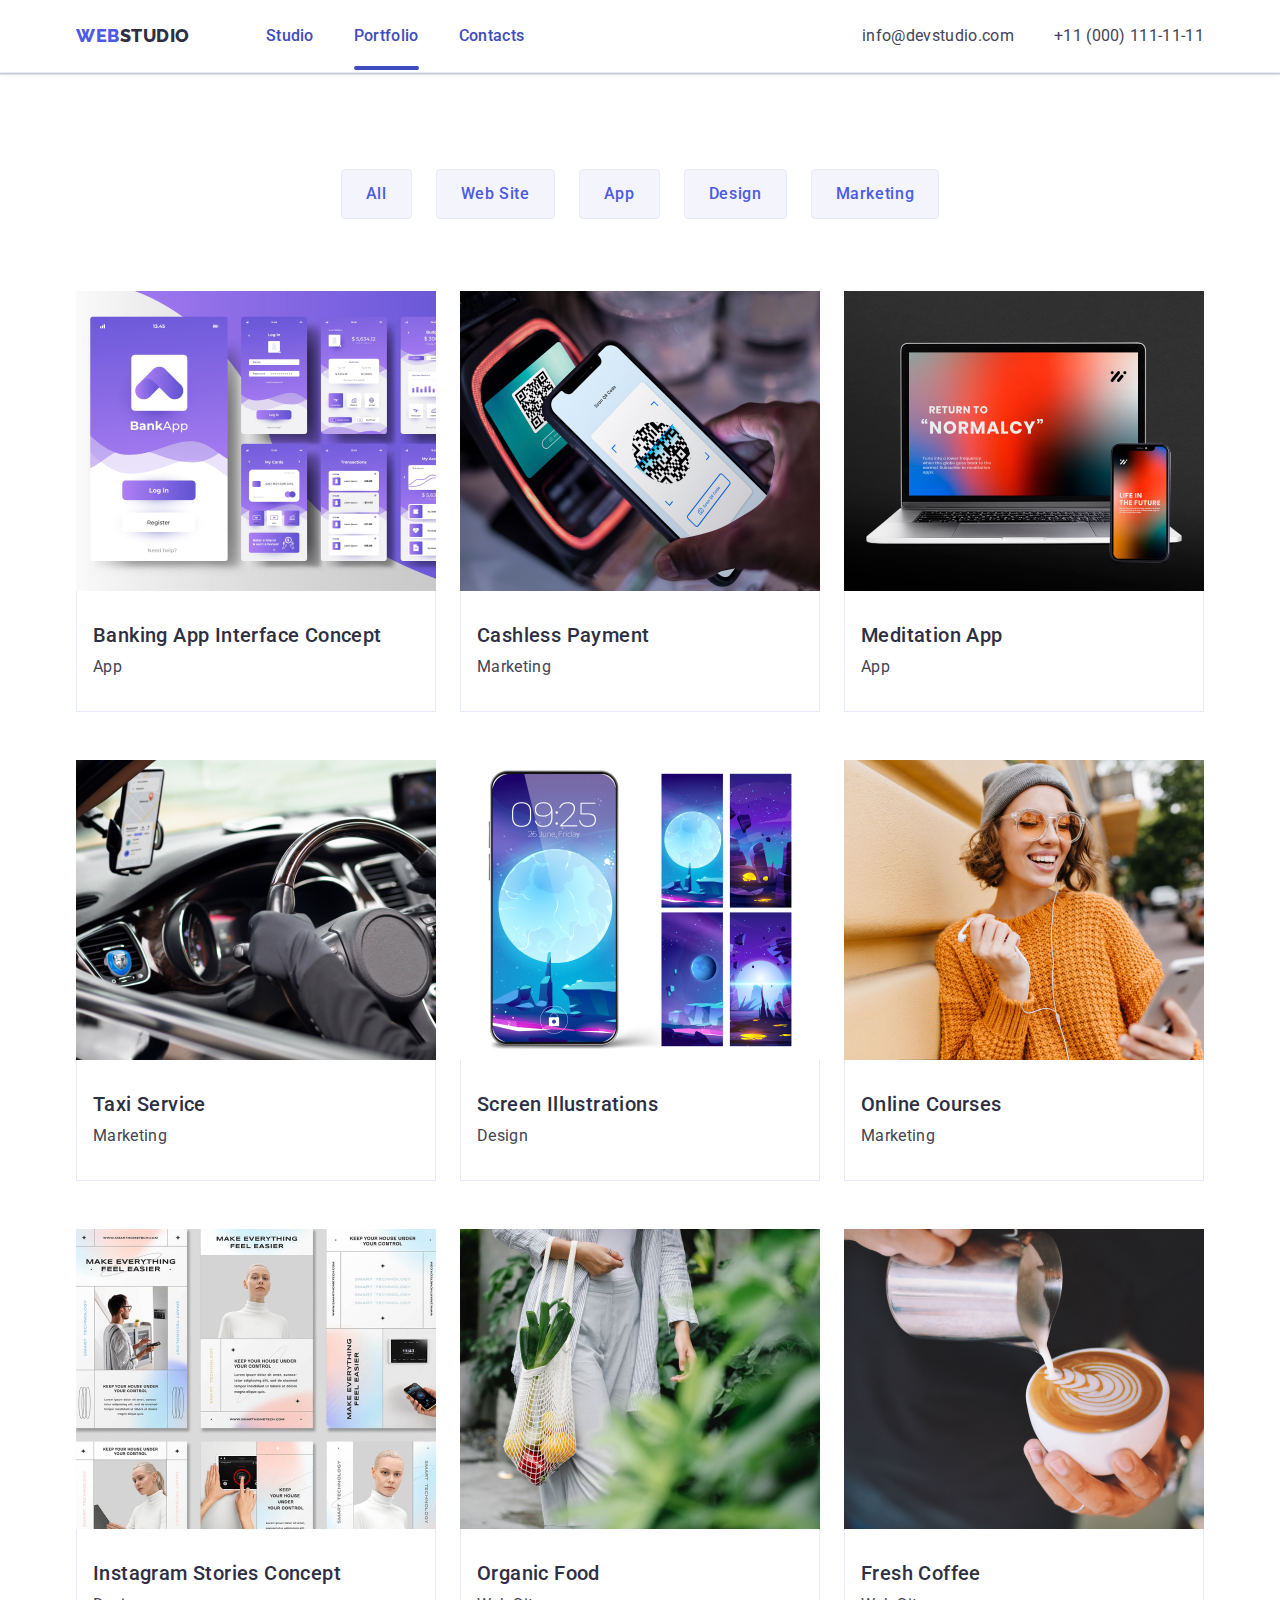
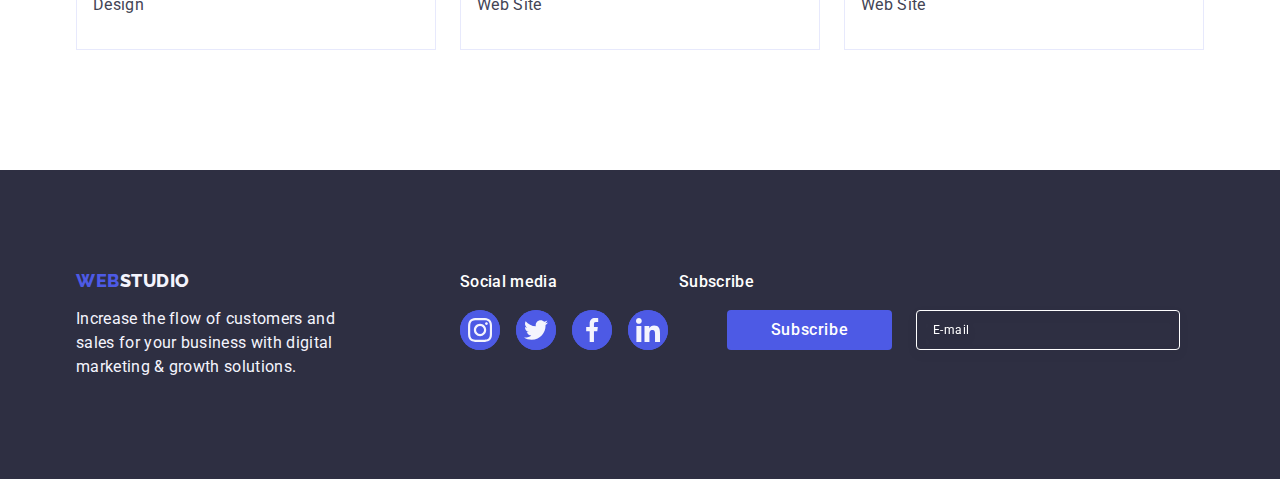
==== commit f7072546: "correct" ====
--- a/portfolio.html
+++ b/portfolio.html
@@ -239,28 +239,28 @@
           <ul class="footer-list list">
             <li class="footer-item">
               <a href="" class="footer-link">
-                <svg class="footer-icon" aria-label="customers" width="24" height="24">
+                <svg class="footer-icon" aria-label="instagram" width="24" height="24">
                   <use href="./images/icons.svg#icon-instagram"></use>
                 </svg>
               </a>
             </li>
             <li class="footer-item">
               <a href="" class="footer-link">
-                <svg class="footer-icon" aria-label="customers" width="24" height="24">
+                <svg class="footer-icon" aria-label="twitter" width="24" height="24">
                   <use href="./images/icons.svg#icon-twitter"></use>
                 </svg>
               </a>
             </li>
             <li class="footer-item">
               <a href="" class="footer-link">
-                <svg class="footer-icon" aria-label="customers" width="24" height="24">
+                <svg class="footer-icon" aria-label="facebook" width="24" height="24">
                   <use href="./images/icons.svg#icon-facebook"></use>
                 </svg>
               </a>
             </li>
             <li class="footer-item">
               <a href="" class="footer-link">
-                <svg class="footer-icon" aria-label="customers" width="24" height="24">
+                <svg class="footer-icon" aria-label="linkedin" width="24" height="24">
                   <use href="./images/icons.svg#icon-linkedin"></use>
                 </svg>
               </a>
@@ -268,23 +268,23 @@
           </ul>
         </div>
         <div class="form-footer-box">
+          <p class="form-footer-title">Subscribe</p>
           <form class="form-footer">
-            <p class="form-footer-title">Subscribe</p>
-            <label class="form-footer-enter">
-              <input
-                type="text"
-                name="user_mail"
-                class="form-footer-input"
-                placeholder="E-mail"
-                pattern="([A-z0-9_.-]{1,})@([A-z0-9_.-]{1,}).([A-z]{2,8})"
-              />
-              <span class="footer-icon-input">
-                <svg class="form-footer-icon">
-                  <use href="./images/icons.svg#icon-telegram"></use>
-                </svg>
-                <button type="submit" class="form-footer-btn">Subscribe</button>
-              </span>
-            </label>
+            <label class="form-footer-enter"></label>
+            <button type="submit" class="form-footer-btn">Subscribe</button>
+            <input
+              type="email"
+              name="user-mail"
+              class="form-footer-input"
+              placeholder="E-mail"
+              pattern="([A-z0-9_.-]{1,})@([A-z0-9_.-]{1,}).([A-z]{2,8})"
+            />
+
+            <span class="footer-icon-input">
+              <svg class="form-footer-icon">
+                <use href="./images/icons.svg#icon-telegram"></use>
+              </svg>
+            </span>
           </form>
         </div>
       </div>
--- a/css/styles.css
+++ b/css/styles.css
@@ -872,6 +872,8 @@
     padding-left: 38px;
     transition: border-color 250ms cubic-bezier(0.4, 0, 0.2, 1);
     /* margin-bottom: 8px; */
+    background-color: transparent;
+    outline: transparent;
 }
 .modal-input-text {
     display: block;
@@ -885,7 +887,20 @@
     margin-bottom: 4px;
 }
 .modal-form-enter {
-    margin-bottom: 8px;
+    display: block;
+    font-size: 12px;
+    line-height: 1.17;
+    letter-spacing: 0.04em;
+    margin-bottom: 4px;
+    color: #8e8f99;;
+}
+
+.modal-form-box {
+margin-bottom: 8px;
+}
+
+.modal-form-area {
+    margin-bottom: 16px;
 }
 
 .modal-form-input:focus {
@@ -895,8 +910,8 @@
 
 .modal-icon-input {
     display: block;
-    width: 18px;
-    height: 24px;
+    /* width: 18px;
+    height: 24px; */
     position: absolute;
     top: 50%;
     left: 16px;
@@ -926,9 +941,13 @@
     width: 100%;
     height: 120px;
     resize: none;
-    padding: 16px;
-    border: 1px solid rgba(46, 47, 66, 0.4);
+    /* padding: 16px; */
+    color: rgba(46, 47, 66, 0.4);
+    border: 1px solid rgba(46, 47, 66, 0.2);
+    background-color: transparent;
+    outline: transparent;
     border-radius: 4px;
+    padding: 8px 16px;
     transition: border-color 250ms cubic-bezier(0.4, 0, 0.2, 1);
     
     
@@ -967,10 +986,12 @@
     opacity: 1;
 }
 
-.modal-form-check:checked + .form-checkbox {
+.modal-form-check:checked + .check-box-new {
     background-color :#404BBF;
-    border-color: #404BBF;;
+    /* border-color: #404BBF;; */
     fill: #F4F4FD;
+    border: none;
+    fill:#ffffff;
 }
 
 .modal-form-check:focus +.form-checkbox {
@@ -980,6 +1001,8 @@
 .modal-form-check {
     appearance: none;
     position: absolute;
+    
+
 }
 .modal-form-check-policy {
     display: flex;
@@ -988,12 +1011,27 @@
     font-style: normal;
     font-weight: 400;
     font-size: 12px;
-    line-height: 1.7;
+    line-height: 1.17;
     letter-spacing: 0.04em;    
     color: #8E8F99;
-    
-
-}
+}
+
+.check-box {
+    margin-bottom: 24px;
+}
+
+.check-box-new {
+    width: 16px;
+    height: 16px;
+    border: 1px solid rgba(46, 47, 66, 0.4);
+    border-radius: 2px;
+    transition: background-color 250ms cubic-bezier(0.4, 0, 0.2, 1), border 250ms cubic-bezier(0.4, 0, 0.2, 1), fill 250ms cubic-bezier(0.4, 0, 0.2, 1);
+    display: inline-flex;
+    justify-content: center;
+    align-items: center;
+    fill: transparent;
+}
+
 
 .modal-form-btn {
     font-family: 'Roboto', sans-serif;
@@ -1031,8 +1069,13 @@
 margin-left: auto;
 }
 
+.form-footer {
+    display: flex;
+    gap: 24px;
+}
+
 .form-footer-enter {
-    display: flex;
+    margin-right: 24px;
     
 }
 
@@ -1041,16 +1084,16 @@
     height: 40px;
     border: 1px solid #FFFFFF;
     padding-left: 16px;
-    /* filter: drop-shadow(0px 4px 4px rgba(0, 0, 0, 0.15)); */
+    filter: drop-shadow(0px 4px 4px rgba(0, 0, 0, 0.15));
     border-radius: 4px;
-    margin-right: 24px;
-    background: #2E2F42;
+    /* margin-right: 24px; */
+    background-color: transparent;
 
         font-family: 'Roboto';
         font-style: normal;
         font-weight: 400;
         font-size: 12px;
-        line-height: 24px;
+        line-height: 1.5;
         letter-spacing: 0.04em;
         color: #FFFFFF;
 }
@@ -1067,16 +1110,18 @@
 }
 
 .form-footer-btn {
-    width:165px;
+    min-width: 165px;
     height: 40px;
     display: flex;
-    flex-direction: row-reverse;
-    justify-content: flex-end;
+    /* flex-direction: row-reverse; */
+    justify-content: center;
     align-items: center;
     padding: 8px 24px;
     gap: 16px;
-    background: #4D5AE5;
+    background-color: #4D5AE5;
+    border: none;
     border-radius: 4px;
+    cursor: pointer;
 
     font-family: 'Roboto';
     font-style: normal;
@@ -1121,3 +1166,7 @@
         align-items: center;
         letter-spacing: 0.04em;
 }
+
+.policy-link {
+    color:#4d5ae5;
+}
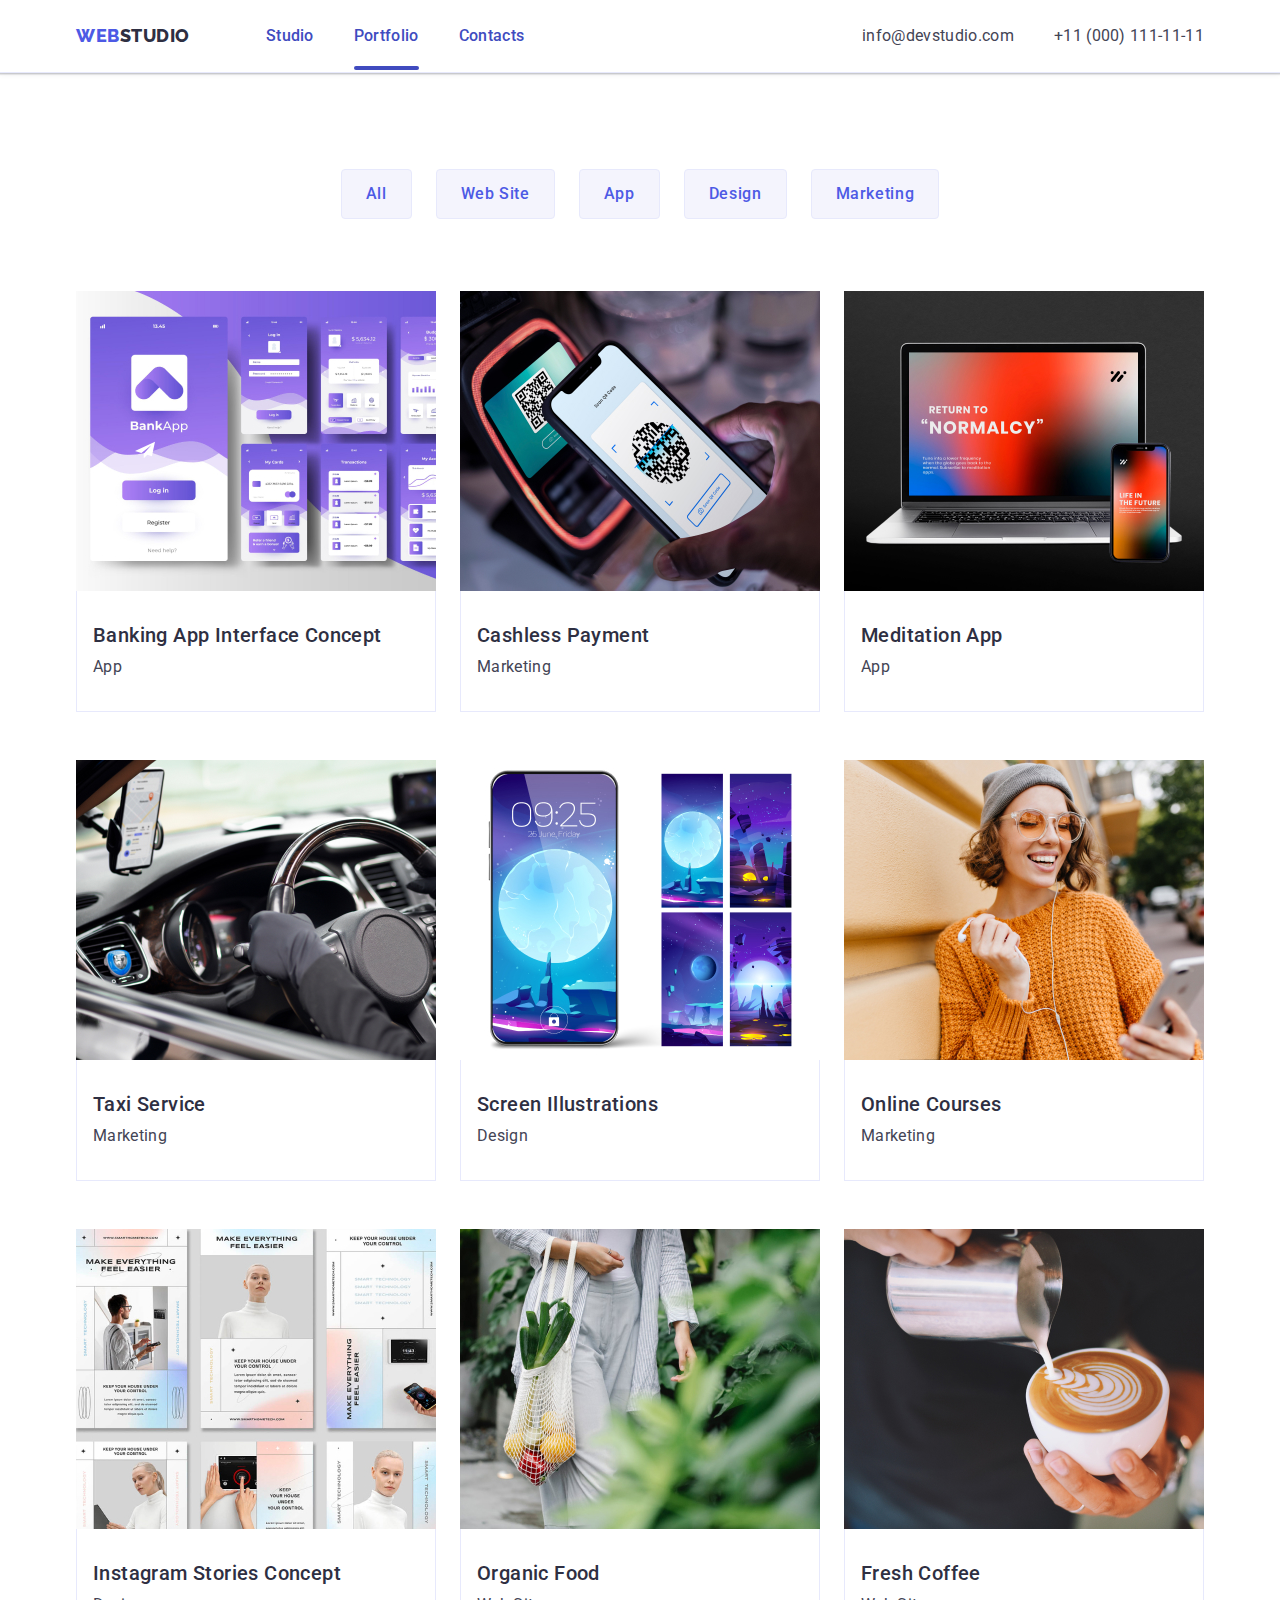
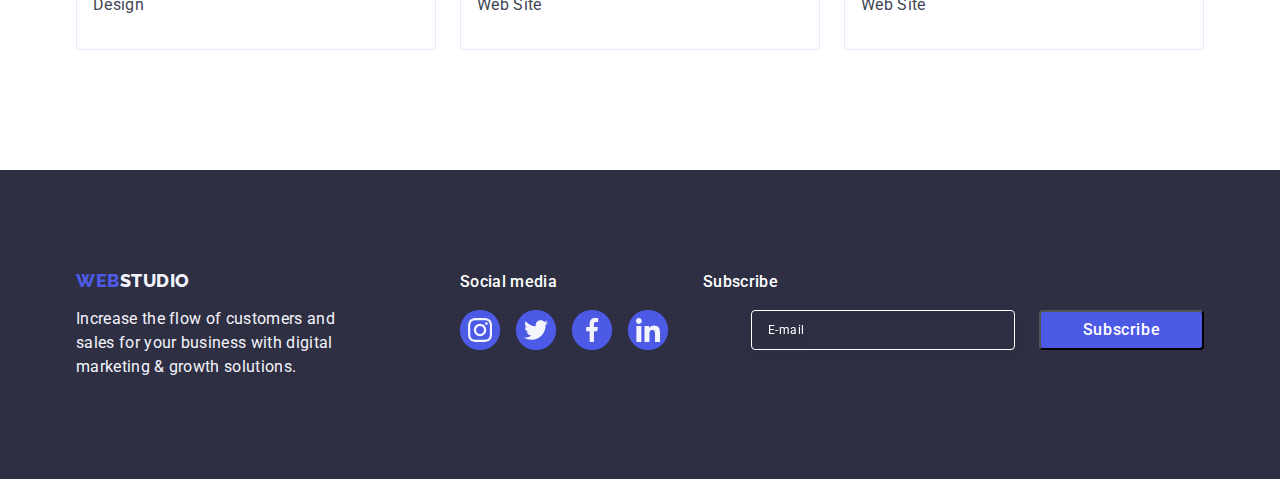
==== commit 4522cd67: "correct" ====
--- a/portfolio.html
+++ b/portfolio.html
@@ -271,7 +271,7 @@
           <p class="form-footer-title">Subscribe</p>
           <form class="form-footer">
             <label class="form-footer-enter"></label>
-            <button type="submit" class="form-footer-btn">Subscribe</button>
+
             <input
               type="email"
               name="user-mail"
@@ -279,12 +279,12 @@
               placeholder="E-mail"
               pattern="([A-z0-9_.-]{1,})@([A-z0-9_.-]{1,}).([A-z]{2,8})"
             />
-
-            <span class="footer-icon-input">
-              <svg class="form-footer-icon">
+            <button type="submit" class="form-footer-btn">
+              Subscribe
+              <svg class="form-footer-icon" width="24" height="24">
                 <use href="./images/icons.svg#icon-telegram"></use>
               </svg>
-            </span>
+            </button>
           </form>
         </div>
       </div>
--- a/css/styles.css
+++ b/css/styles.css
@@ -1116,14 +1116,14 @@
     /* flex-direction: row-reverse; */
     justify-content: center;
     align-items: center;
-    padding: 8px 24px;
-    gap: 16px;
+    /* padding: 8px 24px;
+    gap: 16px; */
     background-color: #4D5AE5;
-    border: none;
+    /* border: none; */
     border-radius: 4px;
     cursor: pointer;
 
-    font-family: 'Roboto';
+    font-family: "Roboto", sans-serif;
     font-style: normal;
     font-weight: 500;
     font-size: 16px;
@@ -1147,6 +1147,7 @@
 
 .form-footer-icon {
     display: block;
+    margin-left: 16px;
         width: 24px;
         height: 20px;
         position: absolute;
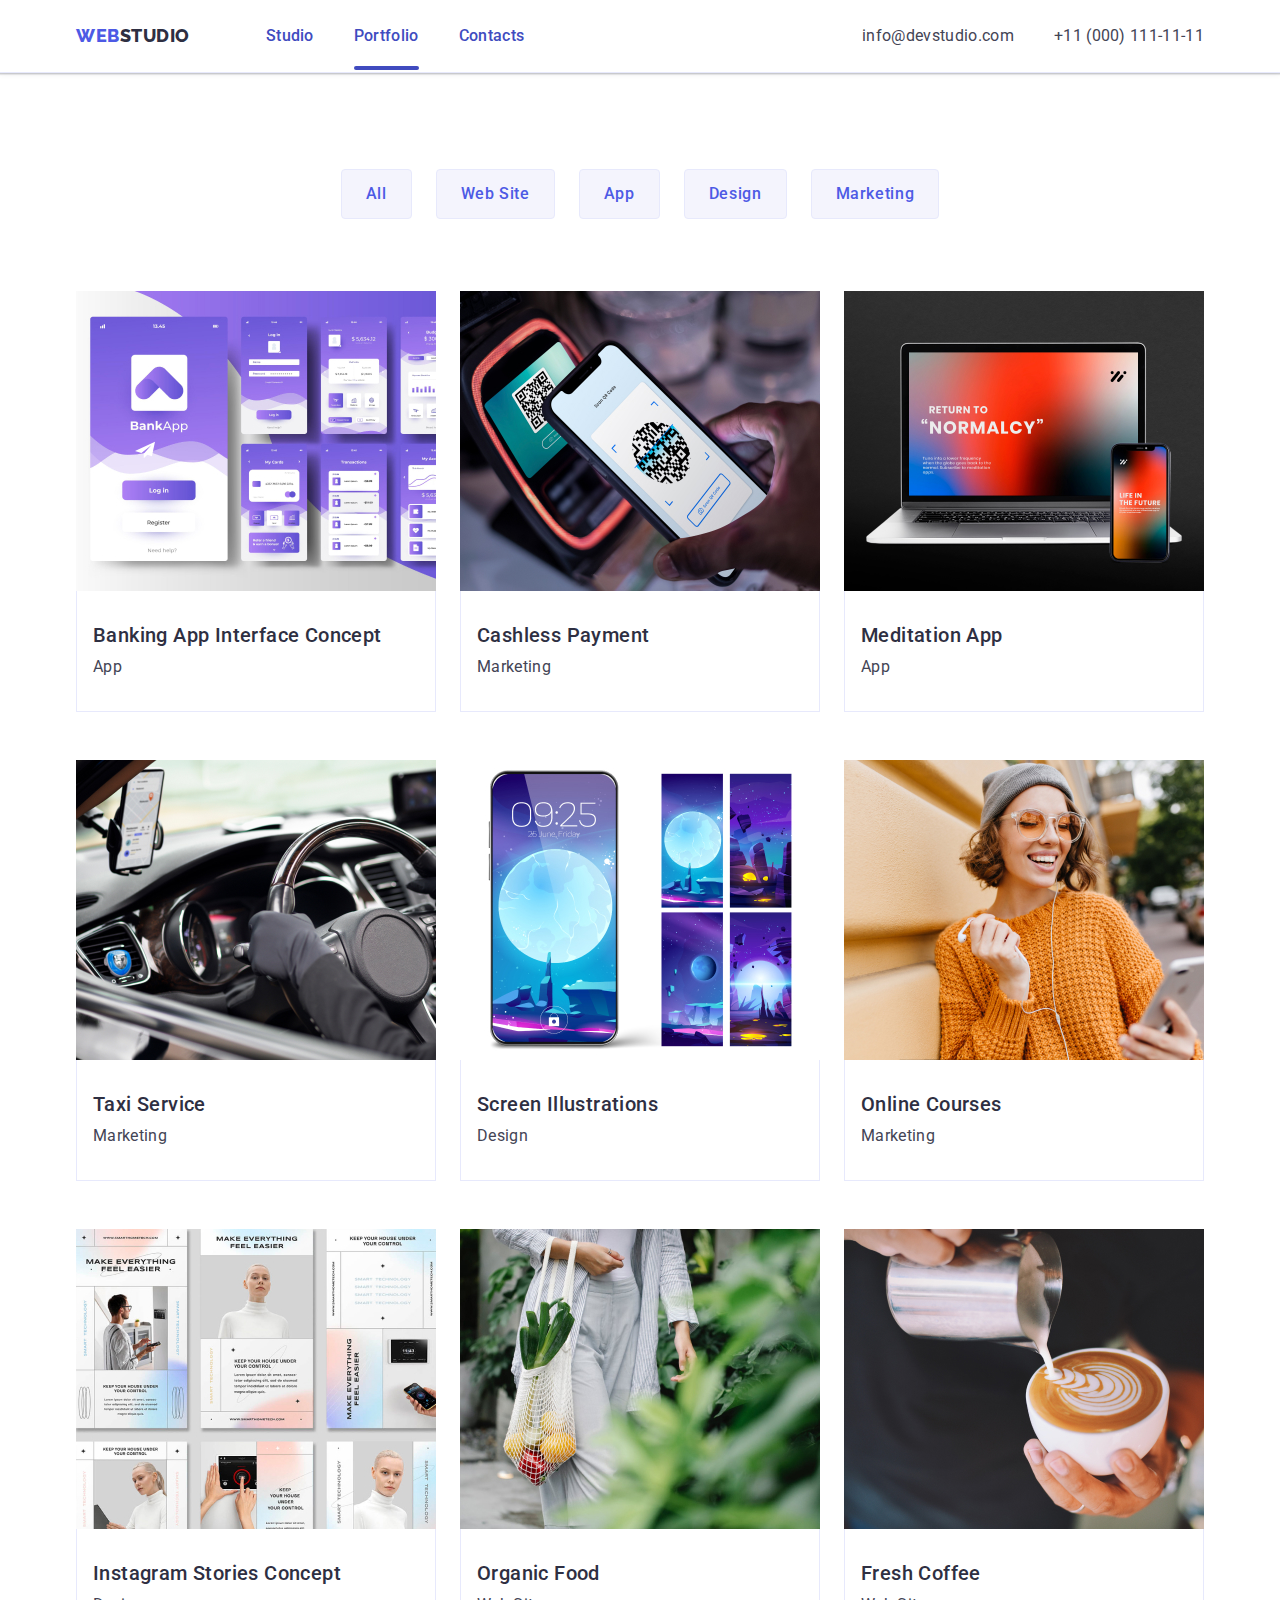
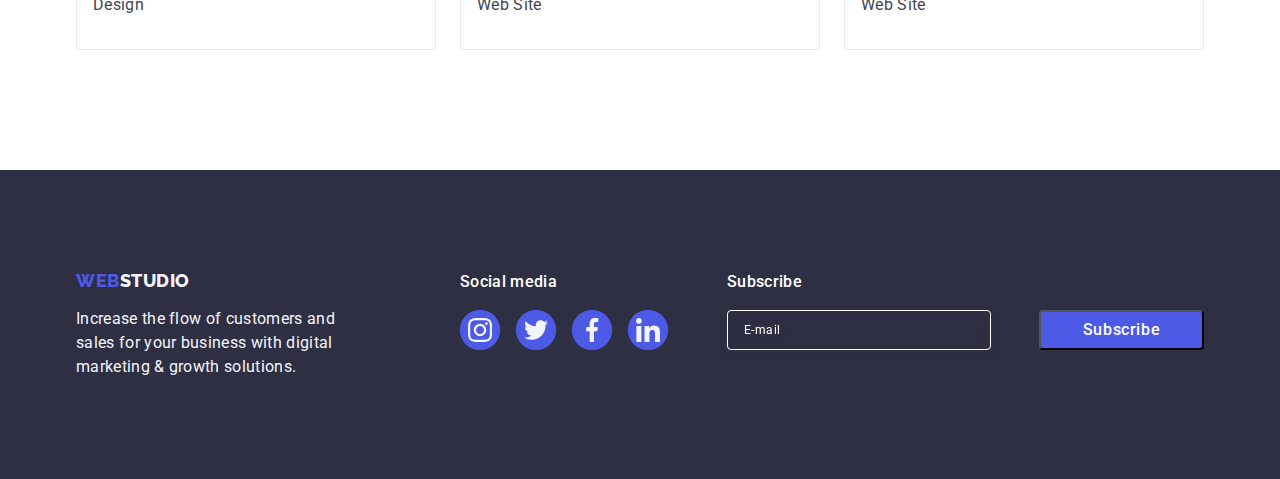
==== commit a2966cd0: "correct" ====
--- a/portfolio.html
+++ b/portfolio.html
@@ -270,15 +270,15 @@
         <div class="form-footer-box">
           <p class="form-footer-title">Subscribe</p>
           <form class="form-footer">
-            <label class="form-footer-enter"></label>
-
-            <input
-              type="email"
-              name="user-mail"
-              class="form-footer-input"
-              placeholder="E-mail"
-              pattern="([A-z0-9_.-]{1,})@([A-z0-9_.-]{1,}).([A-z]{2,8})"
-            />
+            <label class="form-footer-enter">
+              <input
+                type="email"
+                name="user-mail"
+                class="form-footer-input"
+                placeholder="E-mail"
+                pattern="([A-z0-9_.-]{1,})@([A-z0-9_.-]{1,}).([A-z]{2,8})"
+              />
+            </label>
             <button type="submit" class="form-footer-btn">
               Subscribe
               <svg class="form-footer-icon" width="24" height="24">
--- a/css/styles.css
+++ b/css/styles.css
@@ -986,10 +986,10 @@
     opacity: 1;
 }
 
-.modal-form-check:checked + .check-box-new {
+.modal-form-check:checked + .modal-form-check-policy > .check-box-new {
     background-color :#404BBF;
     /* border-color: #404BBF;; */
-    fill: #F4F4FD;
+    /* fill: #F4F4FD; */
     border: none;
     fill:#ffffff;
 }
@@ -1005,7 +1005,7 @@
 
 }
 .modal-form-check-policy {
-    display: flex;
+    /* display: flex; */
     align-items: center;
     font-family: 'Roboto';
     font-style: normal;
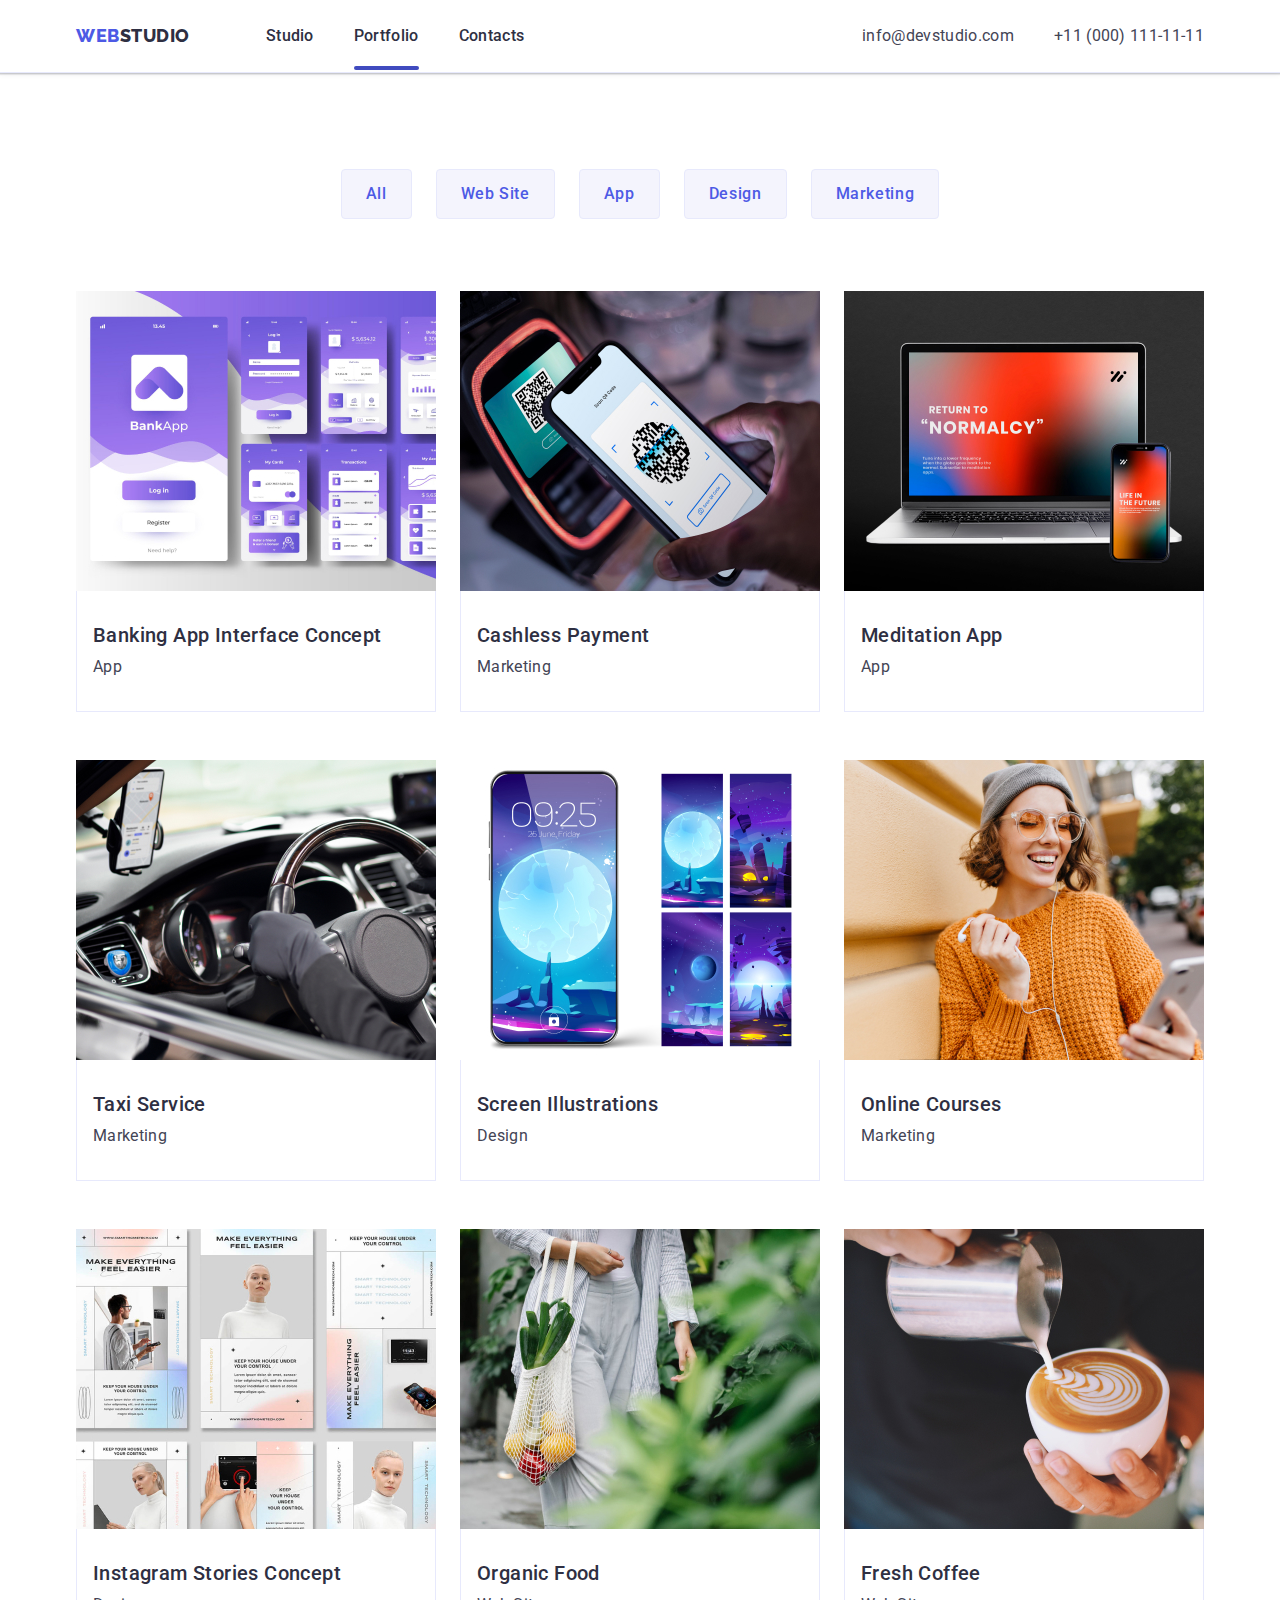
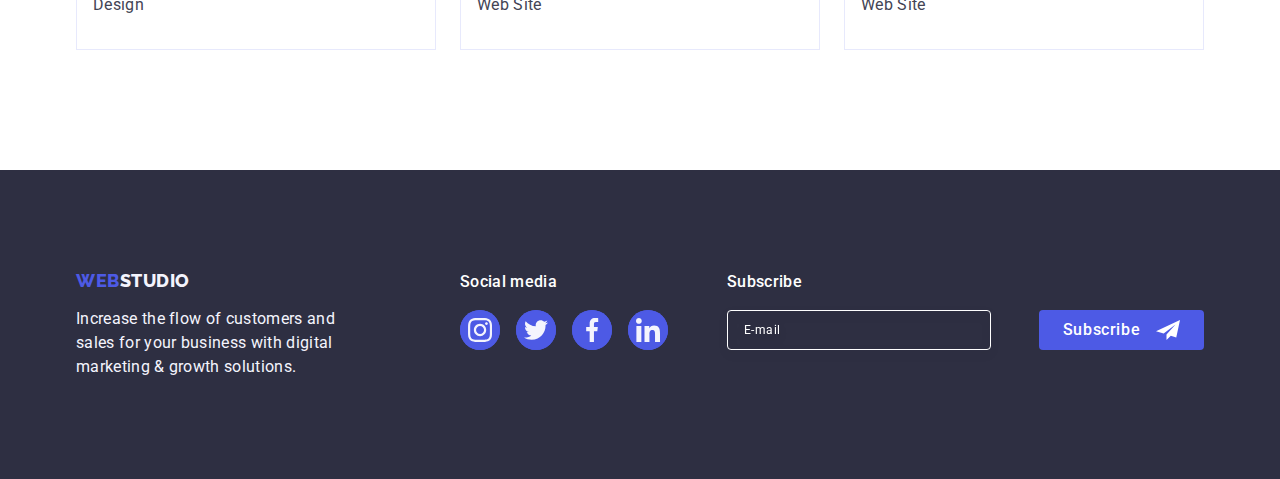
==== commit d7b8e298: "correct7" ====
--- a/portfolio.html
+++ b/portfolio.html
@@ -282,7 +282,7 @@
             <button type="submit" class="form-footer-btn">
               Subscribe
               <svg class="form-footer-icon" width="24" height="24">
-                <use href="./images/icons.svg#icon-telegram"></use>
+                <use class="form-footer-svg" href="./images/icons.svg#icon-telegram"></use>
               </svg>
             </button>
           </form>
--- a/css/styles.css
+++ b/css/styles.css
@@ -91,6 +91,10 @@
     padding-bottom: 188px;
 }
 
+.link-navigation {
+    color: #404BBF;
+}
+
 .menu-link {  
 font-weight: 500;
 font-size: 16px;
@@ -100,12 +104,13 @@
 padding: 24px 0;
 position: relative;
 transition: color 250ms cubic-bezier(0.4, 0, 0.2, 1);
-color: #404bbf;
+
 }
 
 .menu-link:hover,
 .menu-link:focus {
 color: var(--link-color);
+
 }
 
 .page-header {
@@ -152,7 +157,7 @@
     height: 4px;
     background-color: #404bbf;
     border-radius: 2px;
-    
+    color: currentColor;
     transition: color 250ms cubic-bezier(0.4, 0, 0.2, 1);
 }
 
@@ -762,6 +767,9 @@
     transform: translateY(0%);
 }
 
+
+/* ===================== МОДАЛЬНОЕ ОКНО ========================== */
+
 .backdrop {
     position: fixed;
     top: 0;
@@ -892,7 +900,8 @@
     line-height: 1.17;
     letter-spacing: 0.04em;
     margin-bottom: 4px;
-    color: #8e8f99;;
+    color: #8e8f99;
+    
 }
 
 .modal-form-box {
@@ -910,8 +919,6 @@
 
 .modal-icon-input {
     display: block;
-    /* width: 18px;
-    height: 24px; */
     position: absolute;
     top: 50%;
     left: 16px;
@@ -929,28 +936,23 @@
     fill: #4D5AE5;
 }
 
-
 .modal-input-area {
     font-family: 'Roboto';
     font-style: normal;
     font-weight: 400;
-    font-size: 12px;
+    font-size: 16px;
     line-height: 1.17;  
     letter-spacing: 0.04em;
 
     width: 100%;
     height: 120px;
     resize: none;
-    /* padding: 16px; */
-    color: rgba(46, 47, 66, 0.4);
     border: 1px solid rgba(46, 47, 66, 0.2);
     background-color: transparent;
     outline: transparent;
     border-radius: 4px;
     padding: 8px 16px;
-    transition: border-color 250ms cubic-bezier(0.4, 0, 0.2, 1);
-    
-    
+    transition: border-color 250ms cubic-bezier(0.4, 0, 0.2, 1);   
 }
 
 .modal-input-area::placeholder {
@@ -967,71 +969,6 @@
     outline: none;
     border-color: #4D5AE5;
 }
-.form-checkbox {
-    border: 1px solid rgba(46, 47, 66, 0.4);
-    fill: #F4F4FD;
-    border-radius: 2px;
-    padding: 4px 3px;
-    cursor: pointer;
-    transition: background-color 250ms cubic-bezier(0.4, 0, 0.2, 1), fill 250ms cubic-bezier(0.4, 0, 0.2, 1);
-    margin-right: 8px;
-}
-
-.vector-checkbox{
-    opacity: 0;
-}
-
-.modal-form-check:checked + .form-checkbox > .vector-checkbox {
-    
-    opacity: 1;
-}
-
-.modal-form-check:checked + .modal-form-check-policy > .check-box-new {
-    background-color :#404BBF;
-    /* border-color: #404BBF;; */
-    /* fill: #F4F4FD; */
-    border: none;
-    fill:#ffffff;
-}
-
-.modal-form-check:focus +.form-checkbox {
-    outline: 1px solid #4D5AE5;;
-}
-
-.modal-form-check {
-    appearance: none;
-    position: absolute;
-    
-
-}
-.modal-form-check-policy {
-    /* display: flex; */
-    align-items: center;
-    font-family: 'Roboto';
-    font-style: normal;
-    font-weight: 400;
-    font-size: 12px;
-    line-height: 1.17;
-    letter-spacing: 0.04em;    
-    color: #8E8F99;
-}
-
-.check-box {
-    margin-bottom: 24px;
-}
-
-.check-box-new {
-    width: 16px;
-    height: 16px;
-    border: 1px solid rgba(46, 47, 66, 0.4);
-    border-radius: 2px;
-    transition: background-color 250ms cubic-bezier(0.4, 0, 0.2, 1), border 250ms cubic-bezier(0.4, 0, 0.2, 1), fill 250ms cubic-bezier(0.4, 0, 0.2, 1);
-    display: inline-flex;
-    justify-content: center;
-    align-items: center;
-    fill: transparent;
-}
-
 
 .modal-form-btn {
     font-family: 'Roboto', sans-serif;
@@ -1065,6 +1002,70 @@
     background-color: var(--link-color);
 }
 
+
+
+/* ------------------------- ЧЕК-БОКС -------------------------*/
+
+.check-box {
+    margin-bottom: 24px;
+}
+
+.modal-form-check {
+    appearance: none;
+    position: absolute;
+}
+
+.modal-form-check-policy {
+    align-items: center;
+    font-family: 'Roboto';
+    font-style: normal;
+    font-weight: 400;
+    font-size: 12px;
+    line-height: 1.17;
+    letter-spacing: 0.04em;
+    color: #8E8F99;
+    
+}
+
+.check-box-new {
+    width: 16px;
+    height: 16px;
+    border: 1px solid rgba(46, 47, 66, 0.4);
+    border-radius: 2px;
+    transition: background-color 250ms cubic-bezier(0.4, 0, 0.2, 1), border 250ms cubic-bezier(0.4, 0, 0.2, 1), fill 250ms cubic-bezier(0.4, 0, 0.2, 1);
+    display: inline-flex;
+    justify-content: center;
+    align-items: center;
+    fill: transparent;
+}
+
+.form-checkbox {
+    fill: #F4F4FD;
+    border-radius: 2px;
+    cursor: pointer;
+    transition: background-color 250ms cubic-bezier(0.4, 0, 0.2, 1), fill 250ms cubic-bezier(0.4, 0, 0.2, 1);
+    
+}
+
+.policy-link {
+    color: #4d5ae5;
+}
+
+.modal-form-check:checked+.modal-form-check-policy > .check-box-new {
+    background-color: #404BBF;
+    border: none;
+    fill: #ffffff;
+}
+
+.modal-form-check:focus+.form-checkbox {
+    outline: 1px solid #4D5AE5;
+}
+
+/* =====================  /МОДАЛЬНОЕ ОКНО ========================== */
+
+/* ===================== ФОРМА В ФУТЕРЕ ========================== */
+
+
 .form-footer-box {
 margin-left: auto;
 }
@@ -1086,7 +1087,7 @@
     padding-left: 16px;
     filter: drop-shadow(0px 4px 4px rgba(0, 0, 0, 0.15));
     border-radius: 4px;
-    /* margin-right: 24px; */
+    
     background-color: transparent;
 
         font-family: 'Roboto';
@@ -1110,16 +1111,14 @@
 }
 
 .form-footer-btn {
+    position: relative;
     min-width: 165px;
     height: 40px;
     display: flex;
-    /* flex-direction: row-reverse; */
-    justify-content: center;
-    align-items: center;
-    /* padding: 8px 24px;
-    gap: 16px; */
+    justify-content: center;
+    align-items: center;
     background-color: #4D5AE5;
-    /* border: none; */
+    border: none;
     border-radius: 4px;
     cursor: pointer;
 
@@ -1139,22 +1138,16 @@
     background-color: var(--link-color);
 }
 
-.footer-icon-input {
+/* .footer-icon-input {
     display: block;
     position: relative;
 
-}
+} */
 
 .form-footer-icon {
     display: block;
     margin-left: 16px;
-        width: 24px;
-        height: 20px;
-        position: absolute;
-        top: 50%;
-        left: 117px;
-        transform: translateY(-50%);
-        fill: #FFFFFF;;
+        
 }
 
 .form-footer-input::placeholder {
@@ -1168,6 +1161,8 @@
         letter-spacing: 0.04em;
 }
 
-.policy-link {
-    color:#4d5ae5;
-}
+.form-footer-svg {
+    display: block;
+    position: relative;     
+    fill: #FFFFFF;
+}